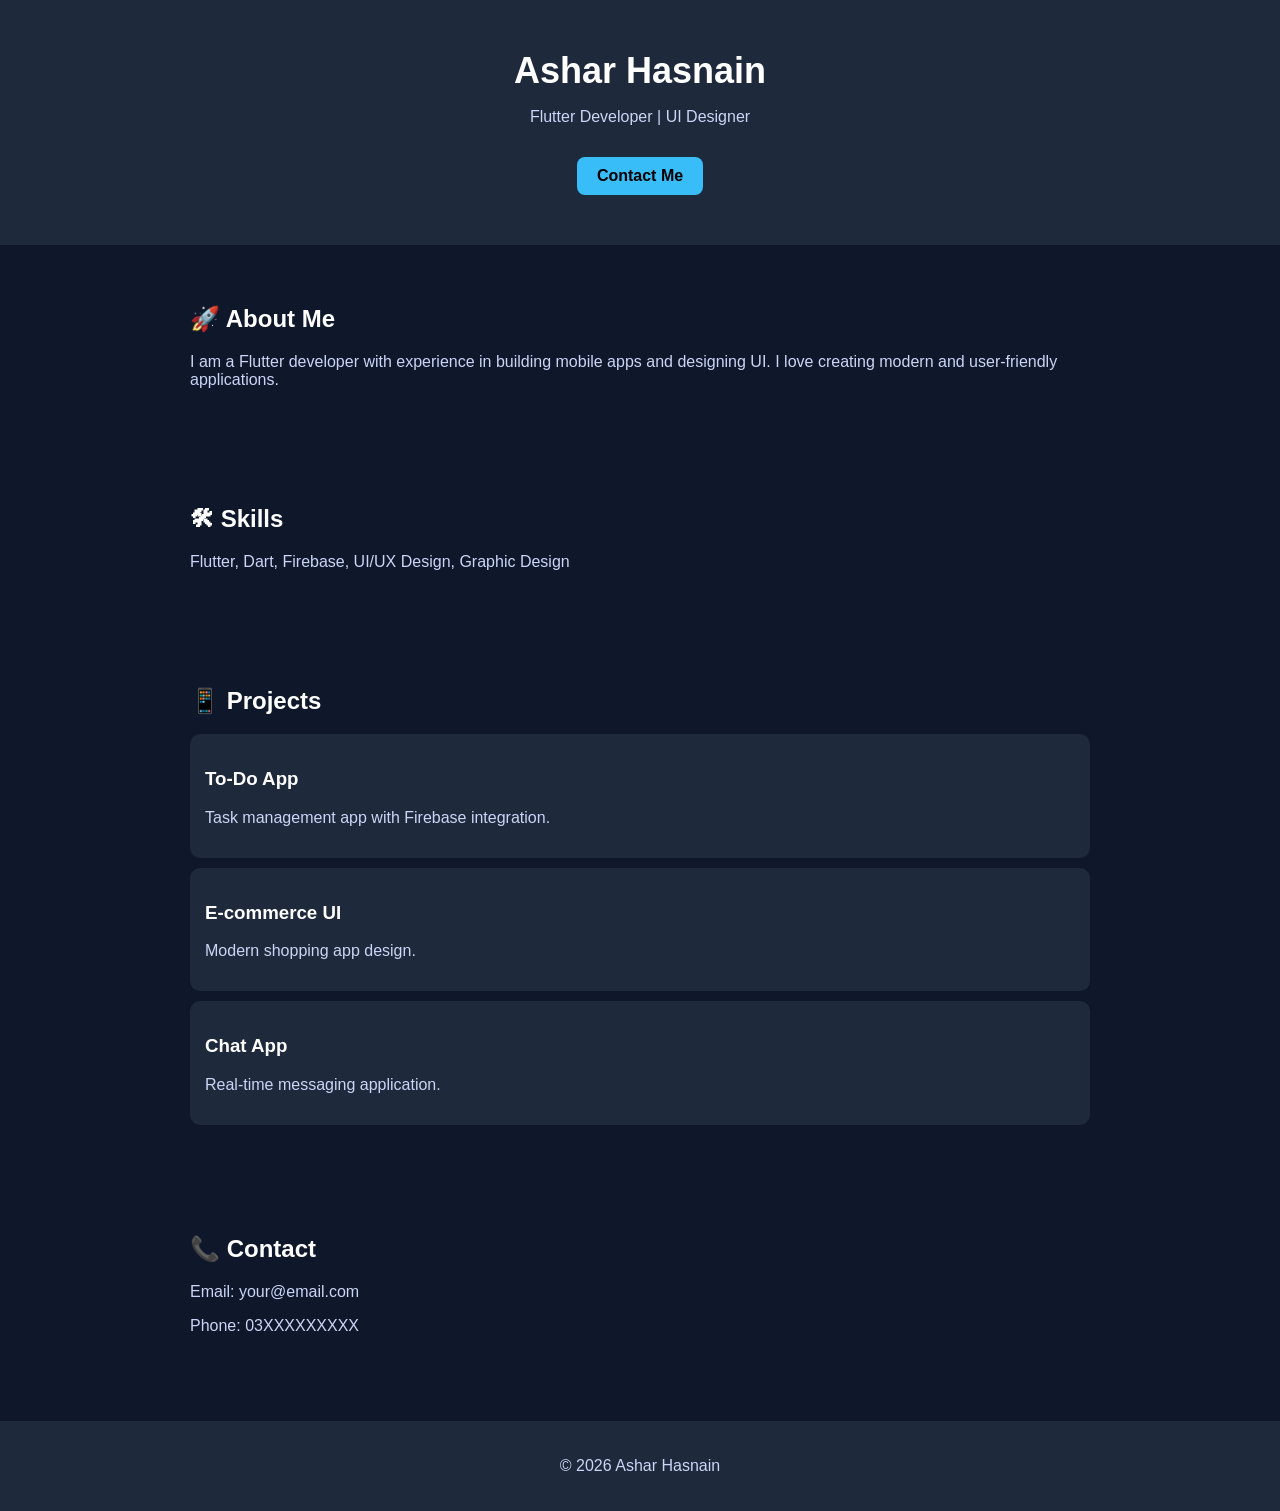
==== index.html @ b25a9f24 "Create index.html" ====
<!DOCTYPE html>
<html lang="en">
<head>
  <meta charset="UTF-8">
  <meta name="viewport" content="width=device-width, initial-scale=1.0">
  <title>Ashar | Flutter Developer</title>
  <style>
    body {
      margin: 0;
      font-family: Arial, sans-serif;
      background: #0f172a;
      color: white;
    }
    header {
      text-align: center;
      padding: 50px 20px;
      background: #1e293b;
    }
    h1 {
      margin: 0;
      font-size: 36px;
    }
    p {
      color: #cbd5f5;
    }
    .btn {
      display: inline-block;
      margin-top: 15px;
      padding: 10px 20px;
      background: #38bdf8;
      color: black;
      text-decoration: none;
      border-radius: 8px;
      font-weight: bold;
    }
    section {
      padding: 40px 20px;
      max-width: 900px;
      margin: auto;
    }
    .project {
      background: #1e293b;
      padding: 15px;
      margin: 10px 0;
      border-radius: 10px;
    }
    footer {
      text-align: center;
      padding: 20px;
      background: #1e293b;
      margin-top: 30px;
    }
  </style>
</head>

<body>

<header>
  <h1>Ashar Hasnain</h1>
  <p>Flutter Developer | UI Designer</p>
  <a href="mailto:your@email.com" class="btn">Contact Me</a>
</header>

<section>
  <h2>🚀 About Me</h2>
  <p>I am a Flutter developer with experience in building mobile apps and designing UI. I love creating modern and user-friendly applications.</p>
</section>

<section>
  <h2>🛠 Skills</h2>
  <p>Flutter, Dart, Firebase, UI/UX Design, Graphic Design</p>
</section>

<section>
  <h2>📱 Projects</h2>

  <div class="project">
    <h3>To-Do App</h3>
    <p>Task management app with Firebase integration.</p>
  </div>

  <div class="project">
    <h3>E-commerce UI</h3>
    <p>Modern shopping app design.</p>
  </div>

  <div class="project">
    <h3>Chat App</h3>
    <p>Real-time messaging application.</p>
  </div>

</section>

<section>
  <h2>📞 Contact</h2>
  <p>Email: your@email.com</p>
  <p>Phone: 03XXXXXXXXX</p>
</section>

<footer>
  <p>© 2026 Ashar Hasnain</p>
</footer>

</body>
</html>
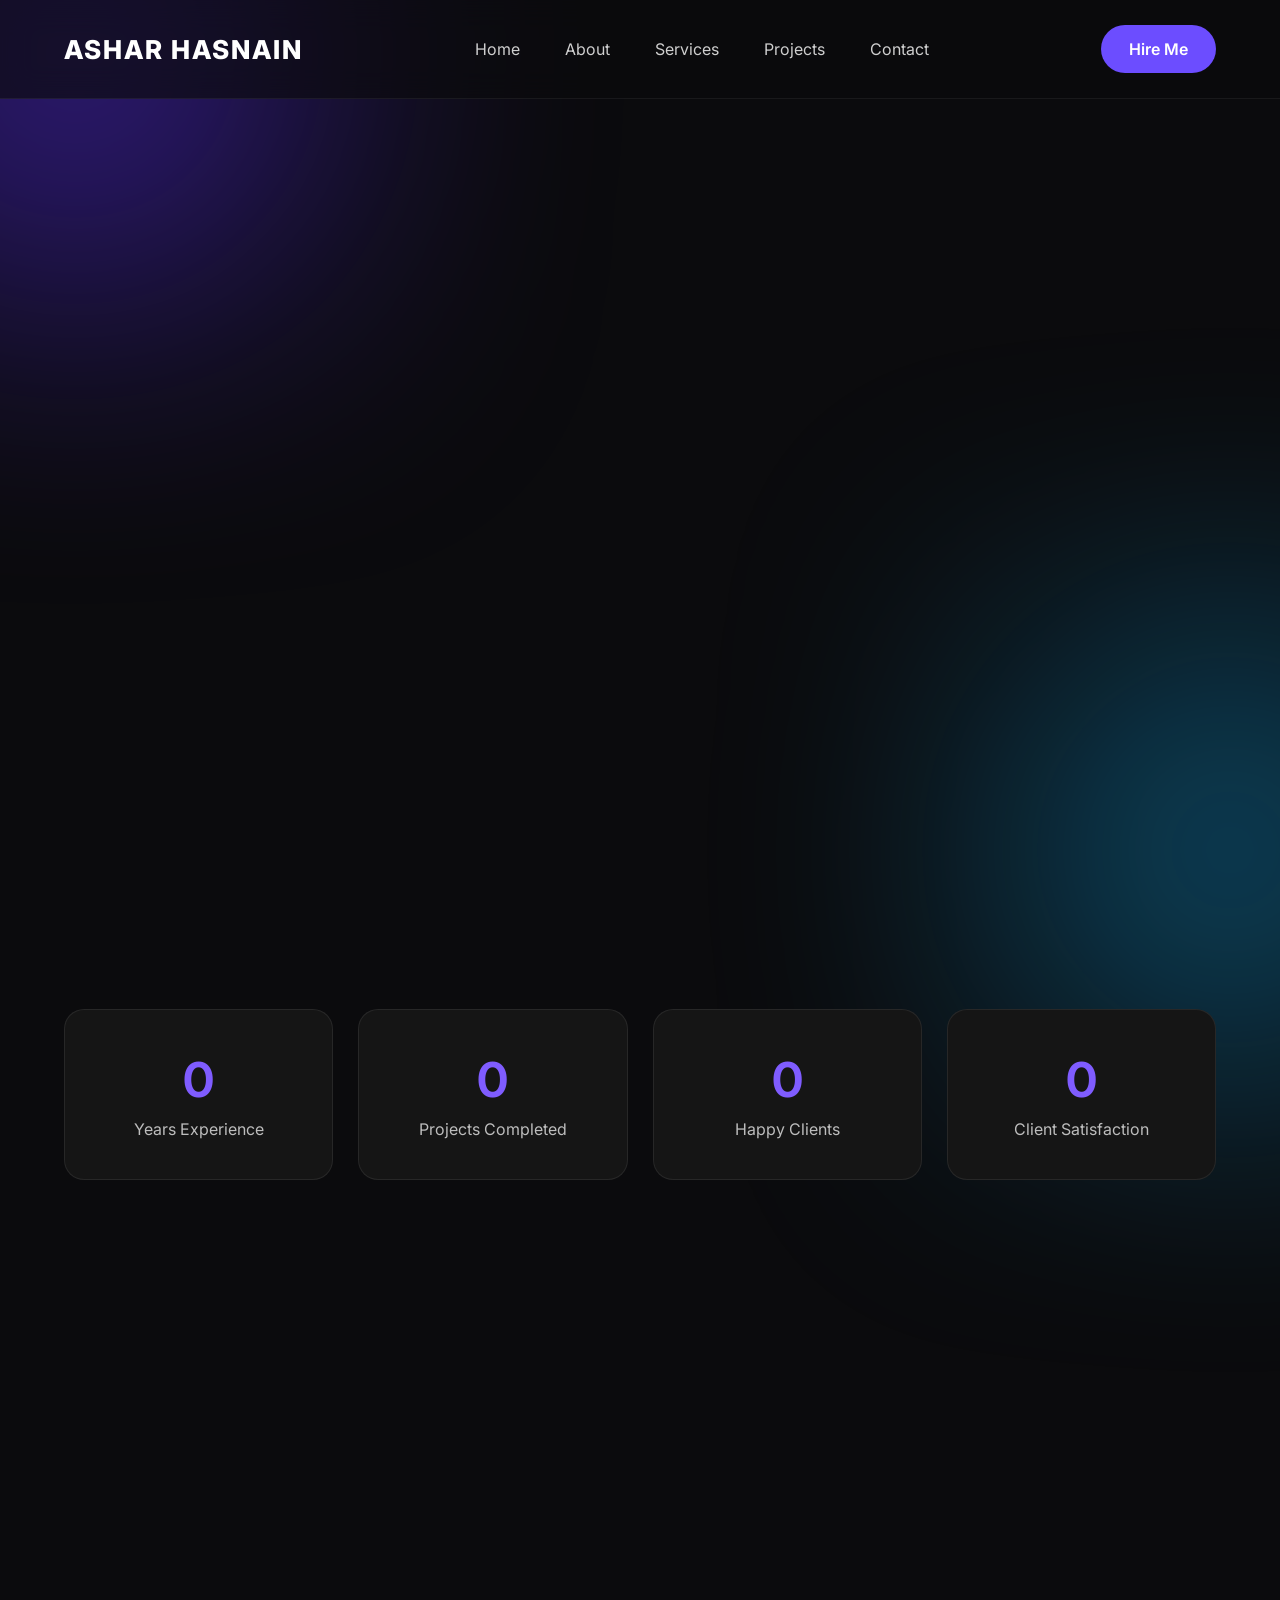
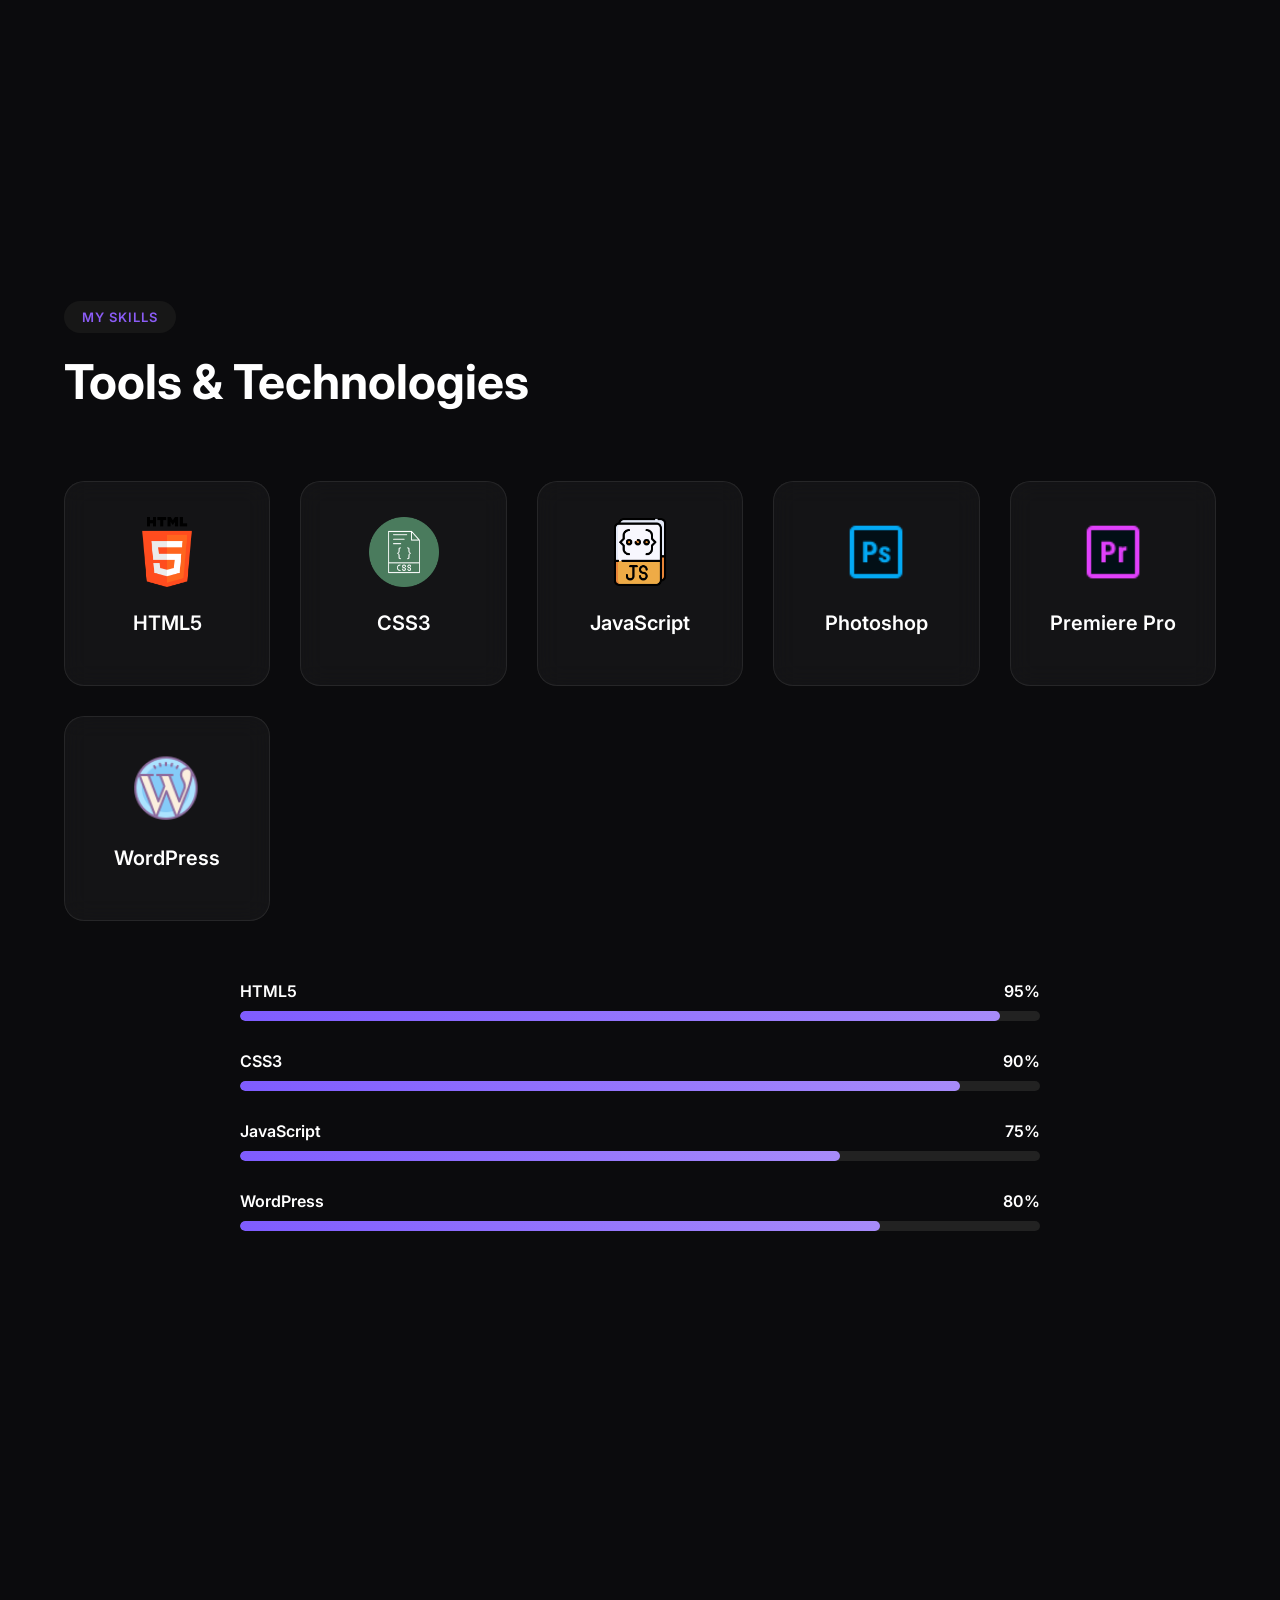
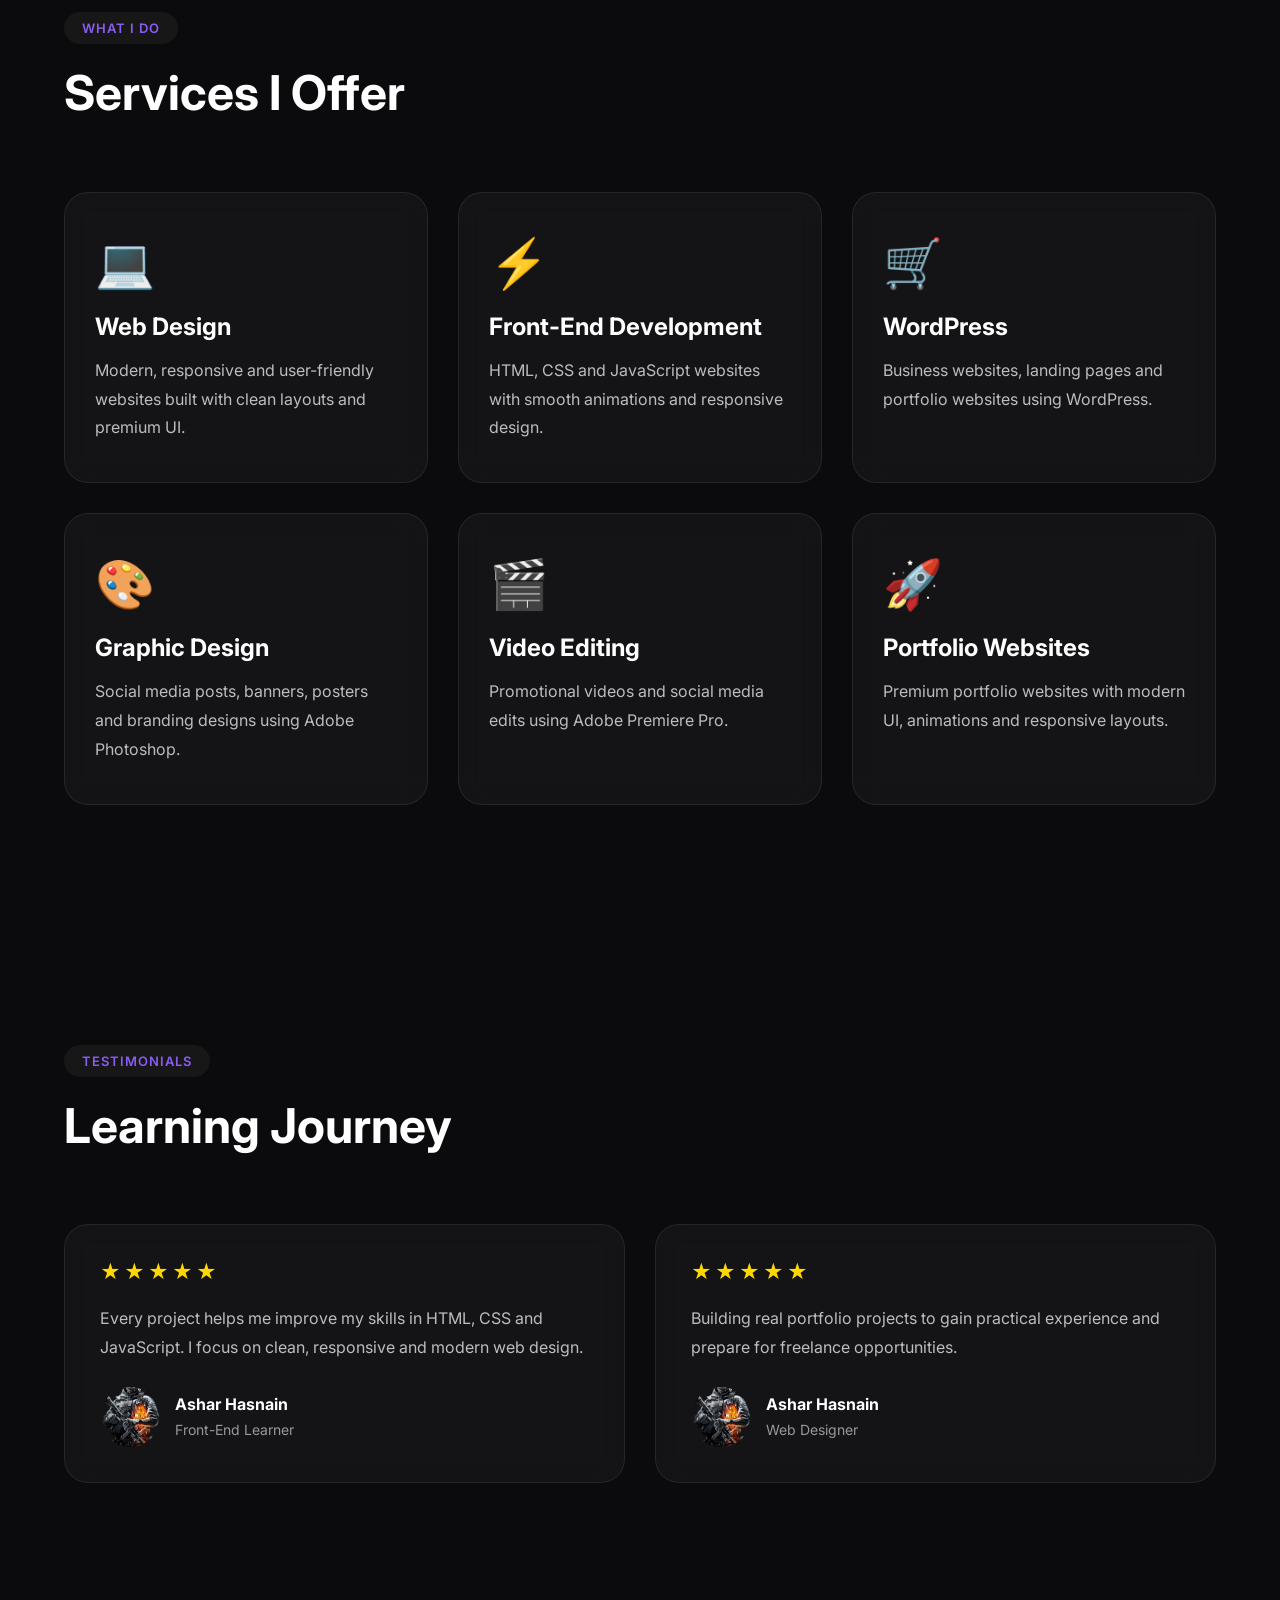
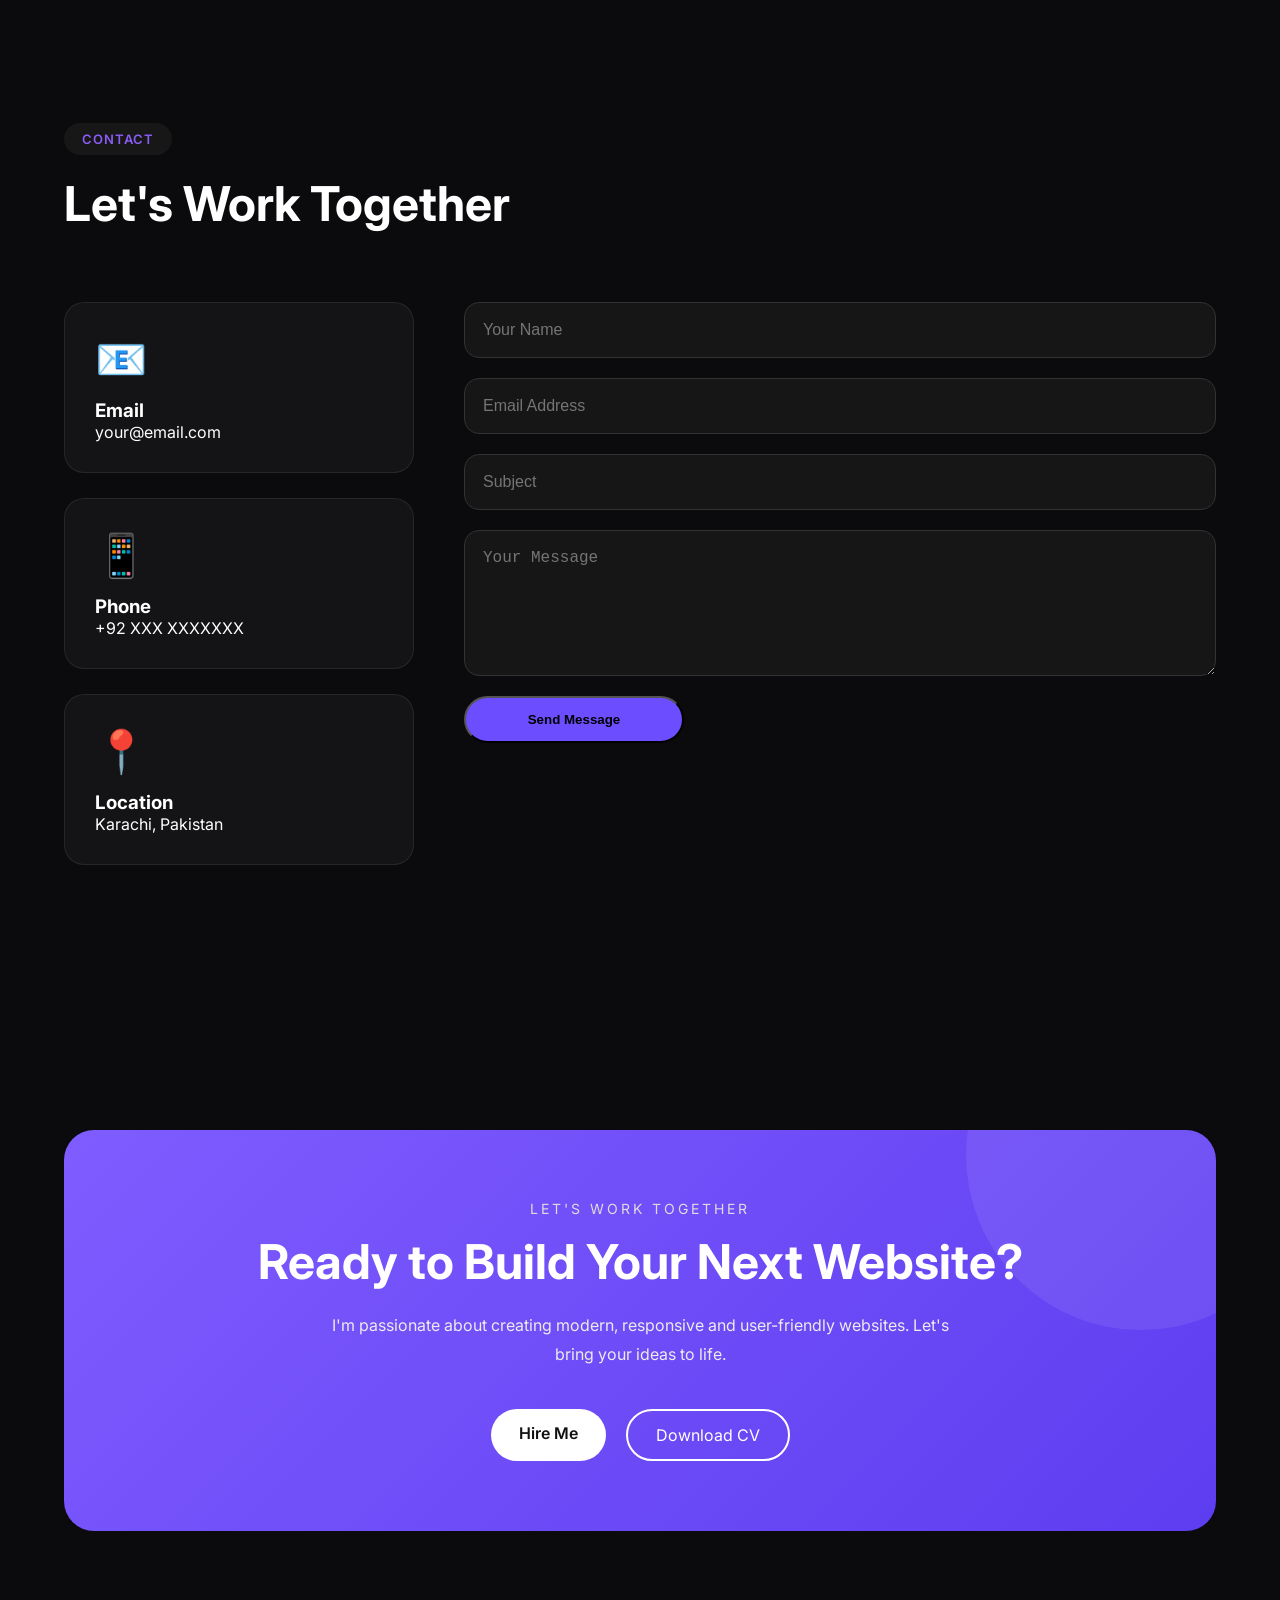
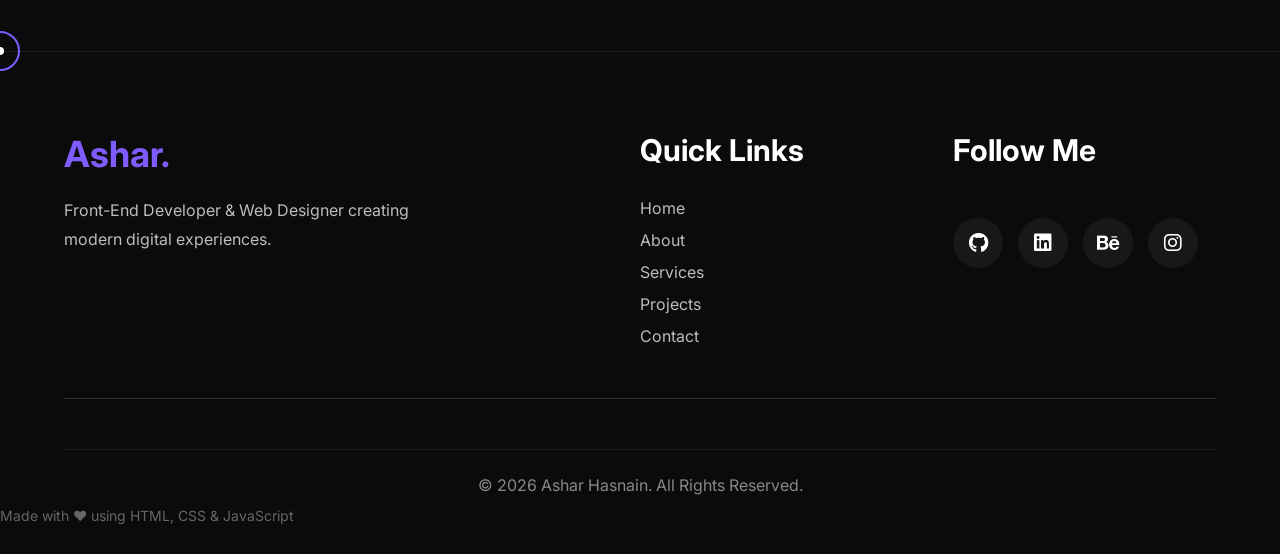
==== commit 242712ef: "Complete portfolio website" ====
--- a/index.html
+++ b/index.html
@@ -1,105 +1,1057 @@
 <!DOCTYPE html>
 <html lang="en">
+
 <head>
-  <meta charset="UTF-8">
-  <meta name="viewport" content="width=device-width, initial-scale=1.0">
-  <title>Ashar | Flutter Developer</title>
-  <style>
-    body {
-      margin: 0;
-      font-family: Arial, sans-serif;
-      background: #0f172a;
-      color: white;
-    }
-    header {
-      text-align: center;
-      padding: 50px 20px;
-      background: #1e293b;
-    }
-    h1 {
-      margin: 0;
-      font-size: 36px;
-    }
-    p {
-      color: #cbd5f5;
-    }
-    .btn {
-      display: inline-block;
-      margin-top: 15px;
-      padding: 10px 20px;
-      background: #38bdf8;
-      color: black;
-      text-decoration: none;
-      border-radius: 8px;
-      font-weight: bold;
-    }
-    section {
-      padding: 40px 20px;
-      max-width: 900px;
-      margin: auto;
-    }
-    .project {
-      background: #1e293b;
-      padding: 15px;
-      margin: 10px 0;
-      border-radius: 10px;
-    }
-    footer {
-      text-align: center;
-      padding: 20px;
-      background: #1e293b;
-      margin-top: 30px;
-    }
-  </style>
+
+    <meta charset="UTF-8">
+    <meta http-equiv="X-UA-Compatible" content="IE=edge">
+
+    <meta name="viewport"
+        content="width=device-width, initial-scale=1.0">
+
+        <meta name="description" content="Ashar Hasnain - Front-End Developer & Web Designer from Karachi, Pakistan. Creating modern responsive websites.">
+
+<meta name="keywords" content="Ashar Hasnain, Front-End Developer, Web Designer, HTML, CSS, JavaScript, Portfolio">
+
+<meta name="author" content="Ashar Hasnain">
+
+<meta name="robots" content="index, follow">
+
+<meta property="og:title" content="Ashar Hasnain Portfolio">
+
+<meta property="og:description" content="Modern Front-End Developer Portfolio">
+
+<meta property="og:image" content="images/preview.jpg">
+
+<meta property="og:type" content="website">
+
+    <title>Ashar Hasnain | Portfolio</title>
+
+    <!-- Google Font -->
+
+    <link rel="preconnect"
+        href="https://fonts.googleapis.com">
+
+    <link rel="preconnect"
+        href="https://fonts.gstatic.com"
+        crossorigin>
+
+    <link
+        href="https://fonts.googleapis.com/css2?family=Inter:wght@300;400;500;600;700;800&display=swap"
+        rel="stylesheet">
+
+    <link rel="stylesheet"
+        href="css/style.css">
+        <link rel="stylesheet"
+href="https://cdnjs.cloudflare.com/ajax/libs/font-awesome/6.6.0/css/all.min.css">
+
+<link rel="icon" type="image/png" href="images/favicon.png">
+
+
 </head>
 
 <body>
-
-<header>
-  <h1>Ashar Hasnain</h1>
-  <p>Flutter Developer | UI Designer</p>
-  <a href="mailto:your@email.com" class="btn">Contact Me</a>
-</header>
-
-<section>
-  <h2>🚀 About Me</h2>
-  <p>I am a Flutter developer with experience in building mobile apps and designing UI. I love creating modern and user-friendly applications.</p>
+    <div class="scroll-progress"></div>
+
+    <!-- ===========================
+     PAGE LOADER
+=========================== -->
+
+<div id="loader">
+    <div class="loader-content">
+        <h1 class="loader-logo">
+            ASHAR Hasnain
+        </h1>
+        <div class="loader-line">
+            <span></span>
+        </div>
+        <p>
+            Loading Portfolio...
+        </p>
+    </div>
+</div>
+
+    <!-- Background -->
+    <div class="bg-circle circle1"></div>
+    <div class="bg-circle circle2"></div>
+
+    <!-- Navbar -->
+    <header>
+        <div class="container">
+            <nav class="navbar">
+                <div class="logo">
+                    ASHAR HASNAIN
+                </div>
+                <ul class="nav-links">
+                    <li><a href="#home">Home</a></li>
+                    <li><a href="#about">About</a></li>
+                    <li><a href="#services">Services</a></li>
+                    <li><a href="#projects">Projects</a></li>
+                    <li><a href="#contact">Contact</a></li>
+                </ul>
+                <div class="menu-toggle">
+                    <span></span>
+                    <span></span>
+                    <span></span>
+                </div>
+                <a href="#" class="btn">
+                    Hire Me
+                </a>
+            </nav>
+        </div>
+    </header>
+    <!-- Hero -->
+    <section class="hero">
+        <div class="container hero-grid">
+            <div class="hero-content">
+                <span class="badge">
+                    Available for Freelance
+                </span>
+                <h1>
+                    Creating
+                    <span>
+                        Premium Digital
+                    </span>
+                    Experiences.
+                </h1>
+                <p>
+                    I'm Ashar Hasnain, a Web Designer &
+                    Front-End Developer focused on creating
+                    modern websites with clean UI, smooth
+                    interactions, and premium user experiences.
+                </p>
+                <div class="buttons">
+                    <a href="#" class="btn">
+                        View Projects
+                    </a>
+                    <a href="#" class="btn-outline">
+                        Contact Me
+                    </a>
+                </div>
+            </div>
+            <div class="hero-image">
+                <div class="image-card">
+                    <img src="images/profile.png"
+                        alt="Profile">
+                </div>
+            </div>
+        </div>
+    </section>
+
+    <!--==========================
+STATISTICS
+===========================-->
+
+<section class="stats">
+
+    <div class="container">
+
+        <div class="stats-grid">
+
+            <div class="stat-card">
+
+                <h2 class="counter" data-target="10">0</h2>
+
+                <p>Years Experience</p>
+
+            </div>
+
+            <div class="stat-card">
+
+                <h2 class="counter" data-target="25">0</h2>
+
+                <p>Projects Completed</p>
+
+            </div>
+
+            <div class="stat-card">
+
+                <h2 class="counter" data-target="15">0</h2>
+
+                <p>Happy Clients</p>
+
+            </div>
+
+            <div class="stat-card">
+
+                <h2 class="counter" data-target="100">0</h2>
+
+                <p>Client Satisfaction</p>
+
+            </div>
+
+        </div>
+
+    </div>
+
 </section>
-
-<section>
-  <h2>🛠 Skills</h2>
-  <p>Flutter, Dart, Firebase, UI/UX Design, Graphic Design</p>
+    <!-- ===========================
+     ABOUT SECTION
+=========================== -->
+
+<section class="about" id="about">
+    <div class="container">
+        <div class="section-title">
+            <span>ABOUT ME</span>
+            <h2>
+                Passionate About Building
+                Beautiful Digital Products.
+            </h2>
+        </div>
+        <div class="about-grid">
+            <!-- Left -->
+            <div class="about-image">
+                <div class="about-card">
+                    <img src="images/profile.png" alt="Ashar">
+                </div>
+            </div>
+            <!-- Right -->
+            <div class="about-content">
+                <p>
+                    Hi, I'm <strong>Ashar Hasnain</strong>.
+                    I design and build clean, modern and
+                    user-focused websites that combine
+                    beautiful visuals with excellent user
+                    experience.
+
+                </p>
+                <p>
+                    My goal is to create premium websites
+                    that are responsive, fast and memorable.
+                    I enjoy transforming ideas into elegant
+                    digital experiences.
+                </p>
+                <div class="about-info">
+                    <div class="info-card">
+                        <h3>10+</h3>
+                        <span>Years Experience</span>
+                    </div>
+                    <div class="info-card">
+                        <h3>50+</h3>
+                        <span>Projects</span>
+                    </div>
+                    <div class="info-card">
+                        <h3>100%</h3>
+                        <span>Client Focused</span>
+                    </div>
+                </div>
+            </div>
+        </div>
+    </div>
 </section>
-
-<section>
-  <h2>📱 Projects</h2>
-
-  <div class="project">
-    <h3>To-Do App</h3>
-    <p>Task management app with Firebase integration.</p>
-  </div>
-
-  <div class="project">
-    <h3>E-commerce UI</h3>
-    <p>Modern shopping app design.</p>
-  </div>
-
-  <div class="project">
-    <h3>Chat App</h3>
-    <p>Real-time messaging application.</p>
-  </div>
-
+<!-- ===========================
+     MY EXPERTISE
+=========================== -->
+<section class="expertise" id="skills">
+    <div class="container">
+        <div class="section-title">
+            <span>MY EXPERTISE</span>
+            <h2>
+                Skills & Services
+            </h2>
+        </div>
+        <div class="expertise-grid">
+            <div class="skill-card">
+                <div class="icon">🌐</div>
+                <h3>Web Design</h3>
+                <p>
+                    Modern, responsive and user-friendly website layouts with clean UI.
+                </p>
+            </div>
+            <div class="skill-card">
+                <div class="icon">💻</div>
+                <h3>Frontend Development</h3>
+                <p>
+                    HTML, CSS and JavaScript based websites with responsive design.
+                </p>
+            </div>
+            <div class="skill-card">
+                <div class="icon">🟦</div>
+                <h3>WordPress</h3>
+                <p>
+                    Business websites, landing pages and portfolio websites.
+                </p>
+            </div>
+            <div class="skill-card">
+                <div class="icon">🎨</div>
+                <h3>Photoshop</h3>
+                <p>
+                    Social media posts, thumbnails, banners and creative graphics.
+                </p>
+            </div>
+            <div class="skill-card">
+                <div class="icon">🎬</div>
+                <h3>Premiere Pro</h3>
+                <p>
+                    Professional video editing for YouTube and social media content.
+                </p>
+            </div>
+            <div class="skill-card">
+                <div class="icon">✨</div>
+                <h3>After Effects</h3>
+                <p>
+                    Motion graphics, logo animation and visual effects.
+                </p>
+            </div>
+        </div>
+    </div>
 </section>
 
-<section>
-  <h2>📞 Contact</h2>
-  <p>Email: your@email.com</p>
-  <p>Phone: 03XXXXXXXXX</p>
+<!-- ===========================
+     FEATURED PROJECTS
+=========================== -->
+
+<section class="projects" id="projects">
+    <div class="container">
+        <div class="section-title">
+            <span>FEATURED PROJECTS</span>
+            <h2>Selected Work</h2>
+        </div>
+        
+        <div class="project-filter">
+
+    <button class="filter-btn active" data-filter="all">All</button>
+
+    <button class="filter-btn" data-filter="web">
+        Web Design
+    </button>
+
+    <button class="filter-btn" data-filter="ui">
+        UI Design
+    </button>
+
+    <button class="filter-btn" data-filter="wordpress">
+        WordPress
+    </button>
+
+    <button class="filter-btn" data-filter="javascript">
+        JavaScript
+    </button>
+
+</div>
+        <div class="projects-grid">
+            <!-- Project 1 -->
+            <div class="project-card" data-category="web">
+                <div class="project-image">
+                    <img src="images/profile1.png" alt="Restaurant Website">
+                </div>
+                <div class="project-content">
+                    <span class="project-category">
+                        Web Design
+                    </span>
+                    <h3>Restaurant Landing Page</h3>
+                    <p>
+                        Modern responsive landing page with premium UI
+                        and smooth user experience.
+                    </p>
+                    <a href="#" class="project-btn">
+                        View Project →
+                    </a>
+                </div>
+            </div>
+            <!-- Project 2 -->
+            <div class="project-card" data-category="web">
+                <div class="project-image">
+                    <img src="images/profile2.png" alt="Portfolio">
+                </div>
+                <div class="project-content">
+                    <span class="project-category">
+                        UI Design
+                    </span>
+                    <h3>Creative Portfolio</h3>
+                    <p>
+                        Personal portfolio designed with clean layout
+                        and modern visual hierarchy.
+                    </p>
+                    <a href="#" class="project-btn">
+                        View Project →
+                    </a>
+                </div>
+            </div>
+            <!-- Project 3 -->
+            <div class="project-card" data-category="web">
+                <div class="project-image">
+                    <img src="images/profile3.png" alt="Dashboard">
+                </div>
+                <div class="project-content">
+                    <span class="project-category">
+                        Front-End
+                    </span>
+                    <h3>Admin Dashboard</h3>
+                    <p>
+                        Responsive dashboard interface built with HTML,
+                        CSS and JavaScript.
+                    </p>
+                    <a href="#" class="project-btn">
+                        View Project →
+                    </a>
+                </div>
+            </div>
+
+            <div class="project-card" data-category="web">
+
+    <div class="project-image">
+        <img src="images/profile1.png" alt="Project">
+    </div>
+
+    <div class="project-content">
+
+        <h3>Modern Portfolio Website</h3>
+
+        <p>
+            Responsive portfolio website built with
+            HTML, CSS and JavaScript featuring
+            premium animations.
+        </p>
+
+        <div class="project-buttons">
+
+            <a href="#" class="btn">Live Demo</a>
+
+            <a href="#" class="btn-outline">GitHub</a>
+
+        </div>
+
+    </div>
+
+</div>
+
+        </div>
+    </div>
 </section>
-
-<footer>
-  <p>© 2026 Ashar Hasnain</p>
+    <!-- ==========================
+     SKILLS
+========================== -->
+
+<section class="skills" id="skills">
+
+    <div class="container">
+
+        <div class="section-title">
+            <span>MY SKILLS</span>
+            <h2>Tools & Technologies</h2>
+        </div>
+
+        <div class="skills-grid">
+
+            <div class="skill-card">
+                <img src="images/Icon/html.png" alt="HTML">
+                <h3>HTML5</h3>
+            </div>
+
+            <div class="skill-card">
+                <img src="images/Icon/css.png" alt="CSS">
+                <h3>CSS3</h3>
+            </div>
+
+            <div class="skill-card">
+                <img src="images/Icon/javascript.png" alt="JavaScript">
+                <h3>JavaScript</h3>
+            </div>
+
+            <div class="skill-card">
+                <img src="images/Icon/photoshop.png" alt="Photoshop">
+                <h3>Photoshop</h3>
+            </div>
+
+            <div class="skill-card">
+                <img src="images/Icon/premiere.png" alt="Premiere Pro">
+                <h3>Premiere Pro</h3>
+            </div>
+
+            <div class="skill-card">
+                <img src="images/Icon/wordpress.png" alt="WordPress">
+                <h3>WordPress</h3>
+            </div>
+
+        </div>
+
+    </div>
+
+<div class="skills-progress">
+
+    <div class="progress-item">
+
+        <div class="progress-info">
+            <span>HTML5</span>
+            <span>95%</span>
+        </div>
+
+        <div class="progress-bar">
+            <div class="progress-fill html"></div>
+        </div>
+
+    </div>
+
+    <div class="progress-item">
+
+        <div class="progress-info">
+            <span>CSS3</span>
+            <span>90%</span>
+        </div>
+
+        <div class="progress-bar">
+            <div class="progress-fill css"></div>
+        </div>
+
+    </div>
+
+    <div class="progress-item">
+
+        <div class="progress-info">
+            <span>JavaScript</span>
+            <span>75%</span>
+        </div>
+
+        <div class="progress-bar">
+            <div class="progress-fill js"></div>
+        </div>
+
+    </div>
+
+    <div class="progress-item">
+
+        <div class="progress-info">
+            <span>WordPress</span>
+            <span>80%</span>
+        </div>
+
+        <div class="progress-bar">
+            <div class="progress-fill wordpress"></div>
+        </div>
+
+    </div>
+
+</div>
+</section>
+
+<!-- ==========================
+     EXPERIENCE
+========================== -->
+
+<section class="experience" id="experience">
+
+    <div class="container">
+
+        <div class="section-title">
+            <span>MY JOURNEY</span>
+            <h2>Professional Experience</h2>
+        </div>
+
+        <div class="timeline">
+
+            <div class="timeline-item">
+
+                <div class="timeline-dot"></div>
+
+                <div class="timeline-content">
+
+                    <span class="timeline-year">2014 - Present</span>
+
+                    <h3>Accounts & Office Administration</h3>
+
+                    <p>
+                        10+ years of experience in Accounts, Payroll,
+                        Inventory Management and Office Administration.
+                    </p>
+
+                </div>
+
+            </div>
+
+            <div class="timeline-item">
+
+                <div class="timeline-dot"></div>
+
+                <div class="timeline-content">
+
+                    <span class="timeline-year">2025 - Present</span>
+
+                    <h3>Front-End Development</h3>
+
+                    <p>
+                        Learning HTML, CSS and JavaScript while building
+                        responsive and modern portfolio websites.
+                    </p>
+
+                </div>
+
+            </div>
+
+            <div class="timeline-item">
+
+                <div class="timeline-dot"></div>
+
+                <div class="timeline-content">
+
+                    <span class="timeline-year">2025 - Present</span>
+
+                    <h3>Creative Design</h3>
+
+                    <p>
+                        Practicing Photoshop, Premiere Pro and WordPress
+                        to create modern digital experiences.
+                    </p>
+
+                </div>
+
+            </div>
+
+        </div>
+
+    </div>
+
+</section>
+
+<!-- ===========================
+     Education
+=========================== -->
+
+<section class="experience" id="education">
+    <div class="container">
+        <div class="section-title">
+            <span>MY JOURNEY</span>
+            <h2>Education</h2>
+        </div>
+        <div class="timeline">
+            <!-- Item -->
+            <div class="timeline-item">
+                <div class="timeline-dot"></div>
+                <div class="timeline-content">
+                    <span class="year">Education</span>
+                    <h3>Intermediate (Commerce)</h3>
+                    <h4>Commerce Background</h4>
+                    <p>
+                        Continued learning through self-study, online
+                        courses, and practical projects in web design.
+                    </p>
+                </div>
+            </div>
+        </div>
+    </div>
+</section>
+
+<!-- ==========================
+     SERVICES
+========================== -->
+
+<section class="services" id="services">
+
+    <div class="container">
+
+        <div class="section-title">
+            <span>WHAT I DO</span>
+            <h2>Services I Offer</h2>
+        </div>
+
+        <div class="services-grid">
+
+            <div class="service-card">
+                <div class="service-icon">💻</div>
+                <h3>Web Design</h3>
+                <p>
+                    Modern, responsive and user-friendly websites built with
+                    clean layouts and premium UI.
+                </p>
+            </div>
+
+            <div class="service-card">
+                <div class="service-icon">⚡</div>
+                <h3>Front-End Development</h3>
+                <p>
+                    HTML, CSS and JavaScript websites with smooth animations
+                    and responsive design.
+                </p>
+            </div>
+
+            <div class="service-card">
+                <div class="service-icon">🛒</div>
+                <h3>WordPress</h3>
+                <p>
+                    Business websites, landing pages and portfolio websites
+                    using WordPress.
+                </p>
+            </div>
+
+            <div class="service-card">
+                <div class="service-icon">🎨</div>
+                <h3>Graphic Design</h3>
+                <p>
+                    Social media posts, banners, posters and branding designs
+                    using Adobe Photoshop.
+                </p>
+            </div>
+
+            <div class="service-card">
+                <div class="service-icon">🎬</div>
+                <h3>Video Editing</h3>
+                <p>
+                    Promotional videos and social media edits using
+                    Adobe Premiere Pro.
+                </p>
+            </div>
+
+            <div class="service-card">
+                <div class="service-icon">🚀</div>
+                <h3>Portfolio Websites</h3>
+                <p>
+                    Premium portfolio websites with modern UI,
+                    animations and responsive layouts.
+                </p>
+            </div>
+
+        </div>
+
+    </div>
+
+</section>
+<!-- ==========================
+     TESTIMONIALS
+========================== -->
+
+<section class="testimonials" id="testimonials">
+
+    <div class="container">
+
+        <div class="section-title">
+            <span>TESTIMONIALS</span>
+            <h2>Learning Journey</h2>
+        </div>
+
+        <div class="testimonial-grid">
+
+            <div class="testimonial-card">
+
+                <div class="stars">★★★★★</div>
+
+                <p>
+                    Every project helps me improve my skills in
+                    HTML, CSS and JavaScript. I focus on clean,
+                    responsive and modern web design.
+                </p>
+
+                <div class="testimonial-author">
+
+                    <img src="images/profile.png" alt="Ashar">
+
+                    <div>
+
+                        <h4>Ashar Hasnain</h4>
+
+                        <span>Front-End Learner</span>
+
+                    </div>
+
+                </div>
+
+            </div>
+
+            <div class="testimonial-card">
+
+                <div class="stars">★★★★★</div>
+
+                <p>
+                    Building real portfolio projects to gain
+                    practical experience and prepare for
+                    freelance opportunities.
+                </p>
+
+                <div class="testimonial-author">
+
+                    <img src="images/profile.png" alt="Ashar">
+
+                    <div>
+
+                        <h4>Ashar Hasnain</h4>
+
+                        <span>Web Designer</span>
+
+                    </div>
+
+                </div>
+
+            </div>
+
+        </div>
+
+    </div>
+
+</section>
+
+<!-- ===========================
+     CONTACT CTA
+=========================== -->
+<!-- ==========================
+     CONTACT
+========================== -->
+
+<section class="contact" id="contact">
+
+    <div class="container">
+
+        <div class="section-title">
+
+            <span>CONTACT</span>
+
+            <h2>Let's Work Together</h2>
+
+        </div>
+
+        <div class="contact-wrapper">
+
+            <!-- Left -->
+
+            <div class="contact-info">
+
+                <div class="contact-card">
+
+                    <div class="icon">📧</div>
+
+                    <h3>Email</h3>
+
+                    <p>your@email.com</p>
+
+                </div>
+
+                <div class="contact-card">
+
+                    <div class="icon">📱</div>
+
+                    <h3>Phone</h3>
+
+                    <p>+92 XXX XXXXXXX</p>
+
+                </div>
+
+                <div class="contact-card">
+
+                    <div class="icon">📍</div>
+
+                    <h3>Location</h3>
+
+                    <p>Karachi, Pakistan</p>
+
+                </div>
+
+            </div>
+
+            <!-- Right -->
+
+            <form class="contact-form">
+
+                <input
+                    type="text"
+                    placeholder="Your Name"
+                    required
+                >
+
+                <input
+                    type="email"
+                    placeholder="Email Address"
+                    required
+                >
+
+                <input
+                    type="text"
+                    placeholder="Subject"
+                >
+
+                <textarea
+                    rows="6"
+                    placeholder="Your Message"
+                ></textarea>
+
+                <button class="btn">
+
+                    Send Message
+
+                </button>
+
+            </form>
+
+        </div>
+
+    </div>
+
+</section>
+<!-- ==========================
+     CALL TO ACTION
+========================== -->
+
+<section class="cta">
+
+    <div class="container">
+
+        <div class="cta-box">
+
+            <span>LET'S WORK TOGETHER</span>
+
+            <h2>
+                Ready to Build Your Next Website?
+            </h2>
+
+            <p>
+                I'm passionate about creating modern,
+                responsive and user-friendly websites.
+                Let's bring your ideas to life.
+            </p>
+
+            <div class="cta-buttons">
+
+                <a href="#contact" class="btn">
+                    Hire Me
+                </a>
+
+                <a href="cv.pdf"
+                   class="btn-outline"
+                   download>
+                    Download CV
+                </a>
+
+            </div>
+
+        </div>
+
+    </div>
+
+</section>
+
+<!--==========================
+    CUSTOM CURSOR
+===========================-->
+
+<div class="cursor"></div>
+<div class="cursor-dot"></div>
+
+<button id="scrollTop">
+
+↑
+
+</button>
+
+<!-- ===========================
+     PROJECT MODAL
+=========================== -->
+
+<div class="project-modal">
+
+    <div class="modal-content">
+
+        <span class="close-modal">&times;</span>
+
+        <img src="" id="modal-image" alt="Project">
+
+        <h2 id="modal-title"></h2>
+
+        <p id="modal-description"></p>
+
+        <div class="modal-buttons">
+
+            <a href="#" id="liveDemo" class="btn" target="_blank">
+                Live Demo
+            </a>
+
+            <a href="#" id="githubLink" class="btn-outline" target="_blank">
+                GitHub
+            </a>
+
+        </div>
+
+    </div>
+
+</div>
+
+
+
+<!-- ==========================
+     FOOTER
+========================== -->
+
+<footer class="footer">
+
+    <div class="container">
+
+        <div class="footer-content">
+
+            <div class="footer-logo">
+
+                <h2>Ashar.</h2>
+
+                <p>
+                    Front-End Developer & Web Designer
+                    creating modern digital experiences.
+                </p>
+
+            </div>
+
+            <div class="footer-links">
+
+                <h3>Quick Links</h3>
+
+                <ul>
+
+                    <li><a href="#home">Home</a></li>
+
+                    <li><a href="#about">About</a></li>
+
+                    <li><a href="#services">Services</a></li>
+
+                    <li><a href="#projects">Projects</a></li>
+
+                    <li><a href="#contact">Contact</a></li>
+
+                </ul>
+
+            </div>
+
+            <div class="footer-social">
+
+                <h3>Follow Me</h3>
+
+                <div class="social-icons">
+
+                    <a href="#"><i class="fab fa-github"></i></a>
+
+                    <a href="#"><i class="fab fa-linkedin"></i></a>
+
+                    <a href="#"><i class="fab fa-behance"></i></a>
+
+                    <a href="#"><i class="fab fa-instagram"></i></a>
+
+                </div>
+
+            </div>
+
+        </div>
+
+        <div class="footer-bottom">
+
+            © 2026 Ashar Hasnain. All Rights Reserved.
+
+        </div>
+
+    </div>
+<p class="made-with">
+Made with ❤️ using HTML, CSS & JavaScript
+</p>
 </footer>
 
+
+
+<!-- GSAP -->
+
+<script src="https://cdn.jsdelivr.net/npm/gsap@3.13.0/dist/gsap.min.js"></script>
+
+<script src="https://cdn.jsdelivr.net/npm/gsap@3.13.0/dist/ScrollTrigger.min.js"></script>
+
+<!-- Lenis -->
+
+<script src="https://cdn.jsdelivr.net/npm/@studio-freight/lenis@1.0.42/bundled/lenis.min.js"></script>
+
+
+<script src="js/script.js"></script>
+
+
 </body>
-</html>
+
+</html>
--- a/css/style.css
+++ b/css/style.css
@@ -0,0 +1,2733 @@
+*{
+margin:0;
+padding:0;
+box-sizing:border-box;
+}
+
+body{
+
+font-family:'Inter',sans-serif;
+background:#0b0b0d;
+color:#fff;
+overflow-x:hidden;
+
+}
+
+a{
+
+text-decoration:none;
+color:white;
+
+}
+
+.container{
+
+width:90%;
+max-width:1200px;
+margin:auto;
+
+}
+
+/* Background */
+
+.bg-circle{
+
+position:fixed;
+border-radius:50%;
+filter:blur(150px);
+z-index:-1;
+
+}
+
+.circle1{
+
+width:350px;
+height:350px;
+background:#5b2cff;
+top:-120px;
+left:-100px;
+
+}
+
+.circle2{
+
+width:300px;
+height:300px;
+background:#0ea5e9;
+bottom:-100px;
+right:-100px;
+
+}
+
+/* Navbar */
+
+header{
+
+padding:25px 0;
+
+}
+
+nav{
+
+display:flex;
+justify-content:space-between;
+align-items:center;
+
+}
+
+.logo{
+
+font-size:26px;
+font-weight:800;
+letter-spacing:2px;
+
+}
+
+nav ul{
+
+display:flex;
+list-style:none;
+gap:45px;
+
+}
+
+nav ul li a{
+
+color:#cfcfcf;
+transition:.4s;
+
+}
+
+nav ul li a:hover{
+
+color:white;
+
+}
+
+.btn{
+
+padding:14px 28px;
+background:#6c4dff;
+border-radius:40px;
+font-weight:600;
+transition:.4s;
+
+}
+
+.btn:hover{
+
+background:#846cff;
+
+}
+
+/* Hero */
+
+.hero{
+
+min-height:90vh;
+display:flex;
+align-items:center;
+
+}
+
+.hero-grid{
+
+display:grid;
+grid-template-columns:1fr 1fr;
+align-items:center;
+gap:60px;
+
+}
+
+.badge{
+
+display:inline-block;
+padding:10px 20px;
+background:#161616;
+border-radius:30px;
+margin-bottom:25px;
+font-size:14px;
+
+}
+
+.hero h1{
+
+font-size:70px;
+line-height:1.1;
+margin-bottom:25px;
+
+}
+
+.hero h1 span{
+
+color:#7f5cff;
+
+}
+
+.hero p{
+
+font-size:18px;
+line-height:1.9;
+color:#bfbfbf;
+margin-bottom:40px;
+
+}
+
+.buttons{
+
+display:flex;
+gap:20px;
+
+}
+
+.btn-outline{
+
+padding:14px 28px;
+border:1px solid #444;
+border-radius:40px;
+transition:.4s;
+
+}
+
+.btn-outline:hover{
+
+background:#fff;
+color:#000;
+
+}
+
+/* Image */
+
+.image-card{
+
+width:430px;
+height:520px;
+background:#161616;
+border-radius:35px;
+overflow:hidden;
+margin:auto;
+border:1px solid #2b2b2b;
+
+}
+
+.image-card img{
+
+width:100%;
+height:100%;
+object-fit:cover;
+
+}
+
+/* Responsive */
+
+@media(max-width:991px){
+
+.hero-grid{
+
+grid-template-columns:1fr;
+
+}
+
+.hero{
+
+padding:120px 0;
+
+}
+
+.hero h1{
+
+font-size:50px;
+
+}
+
+.image-card{
+
+width:100%;
+height:450px;
+
+}
+
+nav ul{
+
+display:none;
+
+}
+
+}
+/*==============================
+ABOUT
+==============================*/
+
+.about{
+
+padding:120px 0;
+
+}
+
+.section-title{
+
+max-width:700px;
+margin-bottom:70px;
+
+}
+
+.section-title span{
+
+display:inline-block;
+padding:8px 18px;
+border-radius:30px;
+background:#171717;
+color:#8b5cf6;
+font-size:13px;
+font-weight:600;
+letter-spacing:1px;
+margin-bottom:20px;
+
+}
+
+.section-title h2{
+
+font-size:48px;
+line-height:1.2;
+
+}
+
+.about-grid{
+
+display:grid;
+grid-template-columns:420px 1fr;
+gap:80px;
+align-items:center;
+
+}
+
+.about-card{
+
+background:#181818;
+border:1px solid #2c2c2c;
+border-radius:30px;
+overflow:hidden;
+
+}
+
+.about-card img{
+
+width:100%;
+display:block;
+
+}
+
+.about-content p{
+
+font-size:18px;
+line-height:2;
+color:#c6c6c6;
+margin-bottom:25px;
+
+}
+
+.about-info{
+
+display:grid;
+grid-template-columns:repeat(3,1fr);
+gap:20px;
+margin-top:40px;
+
+}
+
+.info-card{
+
+background:#181818;
+border:1px solid #2f2f2f;
+padding:35px;
+border-radius:20px;
+transition:.4s;
+
+}
+
+.info-card:hover{
+
+transform:translateY(-10px);
+
+}
+
+.info-card h3{
+
+font-size:42px;
+margin-bottom:10px;
+color:#8b5cf6;
+
+}
+
+.info-card span{
+
+color:#a8a8a8;
+
+}
+
+@media(max-width:991px){
+
+.about-grid{
+
+grid-template-columns:1fr;
+
+}
+
+.about-info{
+
+grid-template-columns:1fr;
+
+}
+
+.section-title h2{
+
+font-size:36px;
+
+}
+
+}
+/*==============================
+EXPERTISE
+==============================*/
+
+.expertise{
+
+padding:120px 0;
+
+}
+
+.expertise-grid{
+
+display:grid;
+grid-template-columns:repeat(3,1fr);
+gap:30px;
+
+}
+
+.skill-card{
+
+background:#181818;
+border:1px solid #2d2d2d;
+padding:40px 30px;
+border-radius:25px;
+transition:.4s;
+
+}
+
+.skill-card:hover{
+
+transform:translateY(-12px);
+border-color:#7f5cff;
+box-shadow:0 15px 40px rgba(127,92,255,.25);
+
+}
+
+.icon{
+
+font-size:42px;
+margin-bottom:25px;
+
+}
+
+.skill-card h3{
+
+font-size:24px;
+margin-bottom:15px;
+
+}
+
+.skill-card p{
+
+color:#bfbfbf;
+line-height:1.8;
+font-size:16px;
+
+}
+
+/* Responsive */
+
+@media(max-width:991px){
+
+.expertise-grid{
+
+grid-template-columns:1fr;
+
+}
+
+}
+/*==============================
+FEATURED PROJECTS
+==============================*/
+
+.projects{
+
+padding:120px 0;
+
+}
+
+.projects-grid{
+
+display:grid;
+grid-template-columns:repeat(3,1fr);
+gap:30px;
+
+}
+
+.project-card{
+
+background:#181818;
+border:1px solid #2b2b2b;
+border-radius:24px;
+overflow:hidden;
+transition:.4s;
+
+}
+
+.project-card:hover{
+
+transform:translateY(-10px);
+
+box-shadow:0 20px 45px rgba(0,0,0,.35);
+
+}
+
+.project-image{
+
+height:240px;
+overflow:hidden;
+
+}
+
+.project-image img{
+
+width:100%;
+height:100%;
+object-fit:cover;
+transition:.5s;
+
+}
+
+.project-card:hover img{
+
+transform:scale(1.08);
+
+}
+
+.project-content{
+
+padding:28px;
+
+}
+
+.project-category{
+
+display:inline-block;
+
+padding:8px 16px;
+
+background:#272727;
+
+border-radius:30px;
+
+font-size:13px;
+
+margin-bottom:18px;
+
+color:#9f9f9f;
+
+}
+
+.project-content h3{
+
+font-size:26px;
+
+margin-bottom:15px;
+
+}
+
+.project-content p{
+
+color:#bdbdbd;
+
+line-height:1.8;
+
+margin-bottom:25px;
+
+}
+
+.project-btn{
+
+font-weight:600;
+
+transition:.3s;
+
+}
+
+.project-btn:hover{
+
+color:#8b5cf6;
+
+}
+
+@media(max-width:991px){
+
+.projects-grid{
+
+grid-template-columns:1fr;
+
+}
+
+}
+/*==============================
+EXPERIENCE
+==============================*/
+
+.experience{
+
+padding:120px 0;
+
+}
+
+.timeline{
+
+position:relative;
+
+margin-top:60px;
+
+padding-left:40px;
+
+border-left:2px solid #2d2d2d;
+
+}
+
+.timeline-item{
+
+position:relative;
+
+margin-bottom:60px;
+
+}
+
+.timeline-item:last-child{
+
+margin-bottom:0;
+
+}
+
+.timeline-dot{
+
+position:absolute;
+
+left:-51px;
+
+top:8px;
+
+width:18px;
+
+height:18px;
+
+background:#7f5cff;
+
+border-radius:50%;
+
+border:4px solid #0b0b0d;
+
+}
+
+.timeline-content{
+
+background:#181818;
+
+padding:35px;
+
+border-radius:22px;
+
+border:1px solid #2c2c2c;
+
+transition:.4s;
+
+}
+
+.timeline-content:hover{
+
+transform:translateX(10px);
+
+border-color:#7f5cff;
+
+box-shadow:0 15px 40px rgba(127,92,255,.18);
+
+}
+
+.year{
+
+display:inline-block;
+
+margin-bottom:12px;
+
+color:#8b8b8b;
+
+font-size:14px;
+
+letter-spacing:1px;
+
+}
+
+.timeline-content h3{
+
+font-size:28px;
+
+margin-bottom:10px;
+
+}
+
+.timeline-content h4{
+
+font-size:17px;
+
+color:#8b5cf6;
+
+margin-bottom:18px;
+
+font-weight:600;
+
+}
+
+.timeline-content p{
+
+color:#bdbdbd;
+
+line-height:1.9;
+
+}
+
+@media(max-width:768px){
+
+.timeline{
+
+padding-left:25px;
+
+}
+
+.timeline-dot{
+
+left:-36px;
+
+}
+
+.timeline-content{
+
+padding:25px;
+
+}
+
+.timeline-content h3{
+
+font-size:22px;
+
+}
+
+}
+/*==============================
+CONTACT
+==============================*/
+
+.contact-section{
+
+padding:120px 0;
+
+}
+
+.contact-box{
+
+background:#181818;
+
+border:1px solid #2d2d2d;
+
+border-radius:30px;
+
+padding:80px;
+
+text-align:center;
+
+}
+
+.contact-box span{
+
+color:#8b5cf6;
+
+font-size:14px;
+
+letter-spacing:2px;
+
+}
+
+.contact-box h2{
+
+font-size:50px;
+
+margin:20px 0;
+
+}
+
+.contact-box p{
+
+max-width:650px;
+
+margin:auto;
+
+color:#bdbdbd;
+
+line-height:1.9;
+
+margin-bottom:40px;
+
+}
+
+.contact-buttons{
+
+display:flex;
+
+justify-content:center;
+
+gap:20px;
+
+flex-wrap:wrap;
+
+}
+
+/*==============================
+FOOTER
+==============================*/
+
+footer{
+
+padding:80px 0 20px;
+
+}
+
+.footer-content{
+
+display:grid;
+
+grid-template-columns:2fr 1fr 1fr;
+
+gap:40px;
+
+padding-bottom:40px;
+
+border-bottom:1px solid #2d2d2d;
+
+}
+
+.footer-content h3{
+
+font-size:30px;
+
+margin-bottom:15px;
+
+}
+
+.footer-content p{
+
+color:#bdbdbd;
+
+}
+
+.footer-links,
+.footer-social{
+
+display:flex;
+
+flex-direction:column;
+
+gap:15px;
+
+}
+
+.footer-links a,
+.footer-social a{
+
+color:#bdbdbd;
+
+transition:.3s;
+
+}
+
+.footer-links a:hover,
+.footer-social a:hover{
+
+color:#8b5cf6;
+
+}
+
+.copyright{
+
+text-align:center;
+
+padding-top:25px;
+
+color:#777;
+
+font-size:14px;
+
+}
+
+@media(max-width:991px){
+
+.contact-box{
+
+padding:50px 30px;
+
+}
+
+.contact-box h2{
+
+font-size:36px;
+
+}
+
+.footer-content{
+
+grid-template-columns:1fr;
+
+text-align:center;
+
+}
+
+.footer-links,
+.footer-social{
+
+align-items:center;
+
+}
+
+}
+/*==============================
+LOADER
+==============================*/
+
+#loader{
+
+position:fixed;
+
+top:0;
+left:0;
+
+width:100%;
+height:100vh;
+
+background:#0b0b0d;
+
+display:flex;
+
+justify-content:center;
+
+align-items:center;
+
+z-index:99999;
+
+transition:.8s;
+
+}
+
+.loader-content{
+
+text-align:center;
+
+}
+
+.loader-logo{
+
+font-size:72px;
+
+letter-spacing:8px;
+
+margin-bottom:35px;
+
+font-weight:800;
+
+color:#fff;
+
+animation:pulse 1.5s infinite;
+
+}
+
+.loader-line{
+
+width:220px;
+
+height:4px;
+
+background:#222;
+
+border-radius:20px;
+
+overflow:hidden;
+
+margin:auto;
+
+}
+
+.loader-line span{
+
+display:block;
+
+width:0;
+
+height:100%;
+
+background:#7f5cff;
+
+animation:loading 2s linear forwards;
+
+}
+
+.loader-content p{
+
+margin-top:18px;
+
+color:#a9a9a9;
+
+font-size:15px;
+
+letter-spacing:1px;
+
+}
+
+@keyframes loading{
+
+0%{
+
+width:0;
+
+}
+
+100%{
+
+width:100%;
+
+}
+
+}
+
+@keyframes pulse{
+
+0%{
+
+opacity:.4;
+
+}
+
+50%{
+
+opacity:1;
+
+}
+
+100%{
+
+opacity:.4;
+
+}
+
+}
+/*==============================
+CUSTOM CURSOR
+==============================*/
+
+body{
+
+cursor:none;
+
+}
+
+.cursor{
+
+position:fixed;
+
+width:40px;
+
+height:40px;
+
+border:2px solid #7f5cff;
+
+border-radius:50%;
+
+pointer-events:none;
+
+transform:translate(-50%,-50%);
+
+transition:
+
+width .25s,
+
+height .25s,
+
+background .25s,
+
+border .25s;
+
+z-index:9999;
+
+}
+
+.cursor-dot{
+
+position:fixed;
+
+width:8px;
+
+height:8px;
+
+background:#ffffff;
+
+border-radius:50%;
+
+pointer-events:none;
+
+transform:translate(-50%,-50%);
+
+z-index:10000;
+
+}
+
+/* Hover Effect */
+
+a:hover ~ .cursor,
+button:hover ~ .cursor{
+
+width:70px;
+
+height:70px;
+
+background:rgba(127,92,255,.15);
+
+}
+@media(max-width:991px){
+
+.cursor,
+.cursor-dot{
+
+display:none;
+
+}
+
+body{
+
+cursor:auto;
+
+}
+
+}
+/*==============================
+GLASS NAVBAR
+==============================*/
+
+header{
+
+position:sticky;
+
+top:0;
+
+z-index:999;
+
+backdrop-filter:blur(15px);
+
+background:rgba(11,11,13,.65);
+
+border-bottom:1px solid rgba(255,255,255,.06);
+
+transition:.4s;
+
+}
+
+header.scrolled{
+
+background:rgba(8,8,8,.92);
+
+box-shadow:0 10px 40px rgba(0,0,0,.35);
+
+}
+
+/*==============================
+MENU ICON
+==============================*/
+
+.menu-toggle{
+
+display:none;
+
+flex-direction:column;
+
+gap:6px;
+
+cursor:pointer;
+
+}
+
+.menu-toggle span{
+
+width:28px;
+
+height:2px;
+
+background:white;
+
+transition:.4s;
+
+}
+
+.menu-toggle.active span:nth-child(1){
+
+transform:rotate(45deg) translateY(11px);
+
+}
+
+.menu-toggle.active span:nth-child(2){
+
+opacity:0;
+
+}
+
+.menu-toggle.active span:nth-child(3){
+
+transform:rotate(-45deg) translateY(-11px);
+
+}
+
+/*==============================
+MOBILE MENU
+==============================*/
+
+@media(max-width:991px){
+
+.menu-toggle{
+
+display:flex;
+
+}
+
+nav{
+
+position:relative;
+
+}
+
+.nav-links{
+
+position:absolute;
+
+top:90px;
+
+left:0;
+
+width:100%;
+
+background:#181818;
+
+border:1px solid #2d2d2d;
+
+border-radius:20px;
+
+padding:25px;
+
+display:flex;
+
+flex-direction:column;
+
+gap:20px;
+
+opacity:0;
+
+visibility:hidden;
+
+transform:translateY(-20px);
+
+transition:.4s;
+
+}
+
+.nav-links.active{
+
+opacity:1;
+
+visibility:visible;
+
+transform:translateY(0);
+
+}
+
+.btn{
+
+display:none;
+
+}
+
+}
+/*==============================
+GSAP DEFAULT
+==============================*/
+
+.hero-content,
+.hero-image,
+.about,
+.expertise,
+.projects,
+.experience,
+.contact-section{
+
+opacity:0;
+
+transform:translateY(80px);
+
+}
+/*==============================
+LENIS
+==============================*/
+
+html.lenis{
+
+height:auto;
+
+}
+
+.lenis.lenis-smooth{
+
+scroll-behavior:auto;
+
+}
+
+.lenis.lenis-smooth [data-lenis-prevent]{
+
+overscroll-behavior:contain;
+
+}
+
+.lenis.lenis-stopped{
+
+overflow:hidden;
+
+}
+/*==================================
+PROJECT CARD
+==================================*/
+
+.project-card{
+
+background:rgba(255,255,255,.04);
+
+border:1px solid rgba(255,255,255,.08);
+
+border-radius:22px;
+
+overflow:hidden;
+
+transition:.45s;
+
+backdrop-filter:blur(15px);
+
+}
+
+.project-card:hover{
+
+transform:translateY(-12px);
+
+box-shadow:0 20px 50px rgba(127,92,255,.25);
+
+}
+
+.project-image{
+
+overflow:hidden;
+
+}
+
+.project-image img{
+
+width:100%;
+
+display:block;
+
+transition:transform .6s ease;
+
+}
+
+.project-card:hover img{
+
+transform:scale(1.08);
+
+}
+
+.project-content{
+
+padding:28px;
+
+}
+
+.project-content h3{
+
+margin-bottom:15px;
+
+}
+
+.project-content p{
+
+line-height:1.8;
+
+color:#bdbdbd;
+
+margin-bottom:25px;
+
+}
+
+.project-buttons{
+
+display:flex;
+
+gap:15px;
+
+flex-wrap:wrap;
+
+}
+/*==============================
+STATISTICS
+==============================*/
+
+.stats{
+
+padding:100px 0;
+
+}
+
+.stats-grid{
+
+display:grid;
+
+grid-template-columns:repeat(4,1fr);
+
+gap:25px;
+
+}
+
+.stat-card{
+
+background:#151515;
+
+border:1px solid rgba(255,255,255,.08);
+
+border-radius:20px;
+
+padding:40px;
+
+text-align:center;
+
+transition:.4s;
+
+}
+
+.stat-card:hover{
+
+transform:translateY(-8px);
+
+border-color:#7f5cff;
+
+}
+
+.stat-card h2{
+
+font-size:48px;
+
+color:#7f5cff;
+
+margin-bottom:10px;
+
+}
+
+.stat-card p{
+
+color:#bdbdbd;
+
+}
+
+@media(max-width:991px){
+
+.stats-grid{
+
+grid-template-columns:repeat(2,1fr);
+
+}
+
+}
+
+@media(max-width:600px){
+
+.stats-grid{
+
+grid-template-columns:1fr;
+
+}
+
+}
+/*==============================
+SKILLS
+==============================*/
+
+.skills{
+
+padding:120px 0;
+
+}
+
+.skills-grid{
+
+display:grid;
+
+grid-template-columns:repeat(auto-fit,minmax(180px,1fr));
+
+gap:30px;
+
+}
+
+.skill-card{
+
+background:rgba(255,255,255,.04);
+
+border:1px solid rgba(255,255,255,.08);
+
+border-radius:20px;
+
+padding:35px;
+
+text-align:center;
+
+transition:.4s;
+
+backdrop-filter:blur(12px);
+
+}
+
+.skill-card:hover{
+
+transform:translateY(-10px);
+
+border-color:#7f5cff;
+
+box-shadow:0 20px 40px rgba(127,92,255,.25);
+
+}
+
+.skill-card img{
+
+width:70px;
+
+height:70px;
+
+object-fit:contain;
+
+margin-bottom:20px;
+
+transition:.4s;
+
+}
+
+.skill-card:hover img{
+
+transform:scale(1.15) rotate(5deg);
+
+}
+
+.skill-card h3{
+
+font-size:20px;
+
+font-weight:600;
+
+}
+/*==============================
+SKILL PROGRESS
+==============================*/
+
+.skills-progress{
+
+margin-top:60px;
+
+max-width:800px;
+
+margin-inline:auto;
+
+}
+
+.progress-item{
+
+margin-bottom:30px;
+
+}
+
+.progress-info{
+
+display:flex;
+
+justify-content:space-between;
+
+margin-bottom:10px;
+
+font-weight:600;
+
+}
+
+.progress-bar{
+
+width:100%;
+
+height:10px;
+
+background:#222;
+
+border-radius:20px;
+
+overflow:hidden;
+
+}
+
+.progress-fill{
+
+height:100%;
+
+width:0;
+
+border-radius:20px;
+
+background:linear-gradient(90deg,#7f5cff,#a78bfa);
+
+transition:width 2s ease;
+
+}
+
+.progress-fill.html{
+
+width:95%;
+
+}
+
+.progress-fill.css{
+
+width:90%;
+
+}
+
+.progress-fill.js{
+
+width:75%;
+
+}
+
+.progress-fill.wordpress{
+
+width:80%;
+
+}
+/*==============================
+EXPERIENCE TIMELINE
+==============================*/
+
+.experience{
+
+padding:120px 0;
+
+}
+
+.timeline{
+
+position:relative;
+
+max-width:850px;
+
+margin:auto;
+
+padding-left:40px;
+
+}
+
+.timeline::before{
+
+content:"";
+
+position:absolute;
+
+left:12px;
+
+top:0;
+
+width:2px;
+
+height:100%;
+
+background:#7f5cff;
+
+}
+
+.timeline-item{
+
+position:relative;
+
+margin-bottom:50px;
+
+}
+
+.timeline-dot{
+
+position:absolute;
+
+left:-36px;
+
+top:8px;
+
+width:18px;
+
+height:18px;
+
+background:#7f5cff;
+
+border-radius:50%;
+
+box-shadow:0 0 20px rgba(127,92,255,.8);
+
+}
+
+.timeline-content{
+
+background:rgba(255,255,255,.04);
+
+border:1px solid rgba(255,255,255,.08);
+
+border-radius:20px;
+
+padding:30px;
+
+backdrop-filter:blur(12px);
+
+transition:.4s;
+
+}
+
+.timeline-content:hover{
+
+transform:translateY(-8px);
+
+border-color:#7f5cff;
+
+box-shadow:0 20px 40px rgba(127,92,255,.25);
+
+}
+
+.timeline-year{
+
+display:inline-block;
+
+margin-bottom:15px;
+
+padding:8px 16px;
+
+background:#7f5cff;
+
+color:#fff;
+
+border-radius:30px;
+
+font-size:14px;
+
+font-weight:600;
+
+}
+
+.timeline-content h3{
+
+margin-bottom:15px;
+
+}
+
+.timeline-content p{
+
+color:#bdbdbd;
+
+line-height:1.8;
+
+}
+
+@media(max-width:768px){
+
+.timeline{
+
+padding-left:30px;
+
+}
+
+.timeline-dot{
+
+left:-26px;
+
+}
+
+}
+/*==============================
+SERVICES
+==============================*/
+
+.services{
+
+padding:120px 0;
+
+}
+
+.services-grid{
+
+display:grid;
+
+grid-template-columns:repeat(auto-fit,minmax(300px,1fr));
+
+gap:30px;
+
+}
+
+.service-card{
+
+background:rgba(255,255,255,.04);
+
+border:1px solid rgba(255,255,255,.08);
+
+border-radius:24px;
+
+padding:40px 30px;
+
+transition:.4s;
+
+backdrop-filter:blur(12px);
+
+}
+
+.service-card:hover{
+
+transform:translateY(-12px);
+
+border-color:#7f5cff;
+
+box-shadow:0 20px 45px rgba(127,92,255,.25);
+
+}
+
+.service-icon{
+
+font-size:48px;
+
+margin-bottom:20px;
+
+}
+
+.service-card h3{
+
+margin-bottom:15px;
+
+font-size:24px;
+
+}
+
+.service-card p{
+
+line-height:1.8;
+
+color:#bdbdbd;
+
+}
+/*==============================
+TESTIMONIALS
+==============================*/
+
+.testimonials{
+
+padding:120px 0;
+
+}
+
+.testimonial-grid{
+
+display:grid;
+
+grid-template-columns:repeat(auto-fit,minmax(350px,1fr));
+
+gap:30px;
+
+}
+
+.testimonial-card{
+
+background:rgba(255,255,255,.04);
+
+border:1px solid rgba(255,255,255,.08);
+
+border-radius:24px;
+
+padding:35px;
+
+backdrop-filter:blur(12px);
+
+transition:.4s;
+
+}
+
+.testimonial-card:hover{
+
+transform:translateY(-10px);
+
+border-color:#7f5cff;
+
+box-shadow:0 20px 40px rgba(127,92,255,.25);
+
+}
+
+.stars{
+
+color:#FFD700;
+
+font-size:20px;
+
+margin-bottom:20px;
+
+letter-spacing:3px;
+
+}
+
+.testimonial-card p{
+
+line-height:1.8;
+
+color:#bdbdbd;
+
+margin-bottom:25px;
+
+}
+
+.testimonial-author{
+
+display:flex;
+
+align-items:center;
+
+gap:15px;
+
+}
+
+.testimonial-author img{
+
+width:60px;
+
+height:60px;
+
+border-radius:50%;
+
+object-fit:cover;
+
+}
+
+.testimonial-author h4{
+
+margin-bottom:5px;
+
+}
+
+.testimonial-author span{
+
+font-size:14px;
+
+color:#999;
+
+}
+/*==============================
+CTA
+==============================*/
+
+.cta{
+
+padding:120px 0;
+
+}
+
+.cta-box{
+
+background:linear-gradient(135deg,#7f5cff,#5d3df0);
+
+padding:70px 50px;
+
+border-radius:30px;
+
+text-align:center;
+
+position:relative;
+
+overflow:hidden;
+
+}
+
+.cta-box::before{
+
+content:"";
+
+position:absolute;
+
+width:350px;
+
+height:350px;
+
+background:rgba(255,255,255,.08);
+
+border-radius:50%;
+
+top:-150px;
+
+right:-100px;
+
+}
+
+.cta-box span{
+
+display:block;
+
+letter-spacing:3px;
+
+font-size:14px;
+
+margin-bottom:15px;
+
+color:#ddd;
+
+}
+
+.cta-box h2{
+
+font-size:48px;
+
+margin-bottom:20px;
+
+color:#fff;
+
+}
+
+.cta-box p{
+
+max-width:650px;
+
+margin:auto;
+
+line-height:1.8;
+
+color:#ececec;
+
+margin-bottom:40px;
+
+}
+
+.cta-buttons{
+
+display:flex;
+
+justify-content:center;
+
+gap:20px;
+
+flex-wrap:wrap;
+
+}
+
+.cta .btn{
+
+background:#fff;
+
+color:#111;
+
+}
+
+.cta .btn:hover{
+
+transform:translateY(-5px);
+
+}
+
+.cta .btn-outline{
+
+border:2px solid #fff;
+
+color:#fff;
+
+}
+
+.cta .btn-outline:hover{
+
+background:#fff;
+
+color:#111;
+
+}
+
+@media(max-width:768px){
+
+.cta-box{
+
+padding:50px 25px;
+
+}
+
+.cta-box h2{
+
+font-size:34px;
+
+}
+
+}
+/*==============================
+CONTACT
+==============================*/
+
+.contact{
+
+padding:120px 0;
+
+}
+
+.contact-wrapper{
+
+display:grid;
+
+grid-template-columns:350px 1fr;
+
+gap:50px;
+
+}
+
+.contact-card{
+
+background:rgba(255,255,255,.04);
+
+border:1px solid rgba(255,255,255,.08);
+
+padding:30px;
+
+border-radius:20px;
+
+margin-bottom:25px;
+
+transition:.4s;
+
+}
+
+.contact-card:hover{
+
+transform:translateY(-8px);
+
+border-color:#7f5cff;
+
+box-shadow:0 20px 40px rgba(127,92,255,.2);
+
+}
+
+.contact-card .icon{
+
+font-size:42px;
+
+margin-bottom:15px;
+
+}
+
+.contact-form{
+
+display:flex;
+
+flex-direction:column;
+
+gap:20px;
+
+}
+
+.contact-form input,
+
+.contact-form textarea{
+
+background:#161616;
+
+border:1px solid #333;
+
+padding:18px;
+
+border-radius:15px;
+
+color:#fff;
+
+font-size:16px;
+
+outline:none;
+
+transition:.3s;
+
+}
+
+.contact-form input:focus,
+
+.contact-form textarea:focus{
+
+border-color:#7f5cff;
+
+}
+
+.contact-form button{
+
+width:220px;
+
+}
+
+@media(max-width:900px){
+
+.contact-wrapper{
+
+grid-template-columns:1fr;
+
+}
+
+.contact-form button{
+
+width:100%;
+
+}
+
+}
+/*==============================
+FOOTER
+==============================*/
+
+.footer{
+
+padding:80px 0 30px;
+
+background:#0b0b0b;
+
+border-top:1px solid rgba(255,255,255,.08);
+
+}
+
+.footer-content{
+
+display:grid;
+
+grid-template-columns:2fr 1fr 1fr;
+
+gap:50px;
+
+margin-bottom:50px;
+
+}
+
+.footer-logo h2{
+
+font-size:36px;
+
+margin-bottom:20px;
+
+color:#7f5cff;
+
+}
+
+.footer-logo p{
+
+line-height:1.8;
+
+color:#bdbdbd;
+
+max-width:350px;
+
+}
+
+.footer-links ul{
+
+list-style:none;
+
+padding:0;
+
+}
+
+.footer-links li{
+
+margin-bottom:12px;
+
+}
+
+.footer-links a{
+
+color:#bdbdbd;
+
+transition:.3s;
+
+}
+
+.footer-links a:hover{
+
+color:#7f5cff;
+
+padding-left:8px;
+
+}
+
+.social-icons{
+
+display:flex;
+
+gap:15px;
+
+margin-top:20px;
+
+}
+
+.social-icons a{
+
+width:50px;
+
+height:50px;
+
+display:flex;
+
+justify-content:center;
+
+align-items:center;
+
+background:#181818;
+
+border-radius:50%;
+
+color:#fff;
+
+font-size:20px;
+
+transition:.4s;
+
+}
+
+.social-icons a:hover{
+
+background:#7f5cff;
+
+transform:translateY(-6px);
+
+}
+
+.footer-bottom{
+
+padding-top:25px;
+
+border-top:1px solid rgba(255,255,255,.08);
+
+text-align:center;
+
+color:#888;
+
+}
+
+@media(max-width:900px){
+
+.footer-content{
+
+grid-template-columns:1fr;
+
+text-align:center;
+
+}
+
+.footer-logo p{
+
+margin:auto;
+
+}
+
+.social-icons{
+
+justify-content:center;
+
+}
+
+}
+/*==============================
+SCROLL PROGRESS
+==============================*/
+
+.scroll-progress{
+
+position:fixed;
+
+top:0;
+
+left:0;
+
+width:0%;
+
+height:4px;
+
+background:linear-gradient(90deg,#7f5cff,#00d4ff);
+
+z-index:9999;
+
+}
+/*==============================
+SCROLL TOP
+==============================*/
+
+#scrollTop{
+
+position:fixed;
+
+right:30px;
+
+bottom:30px;
+
+width:55px;
+
+height:55px;
+
+border:none;
+
+border-radius:50%;
+
+background:#7f5cff;
+
+color:#fff;
+
+font-size:22px;
+
+cursor:pointer;
+
+opacity:0;
+
+visibility:hidden;
+
+transition:.4s;
+
+z-index:999;
+
+}
+
+#scrollTop.show{
+
+opacity:1;
+
+visibility:visible;
+
+}
+
+#scrollTop:hover{
+
+transform:translateY(-6px);
+
+}
+nav a.active{
+
+color:#7f5cff;
+
+}
+
+html{
+
+scroll-behavior:smooth;
+
+}
+::selection{
+
+background:#7f5cff;
+
+color:#fff;
+
+}
+::-webkit-scrollbar{
+
+width:10px;
+
+}
+
+::-webkit-scrollbar-track{
+
+background:#111;
+
+}
+
+::-webkit-scrollbar-thumb{
+
+background:#7f5cff;
+
+border-radius:10px;
+
+}
+
+::-webkit-scrollbar-thumb:hover{
+
+background:#9d85ff;
+
+}
+/*==============================
+PROJECT FILTER
+==============================*/
+
+.project-filter{
+
+display:flex;
+
+justify-content:center;
+
+flex-wrap:wrap;
+
+gap:15px;
+
+margin:50px 0;
+
+}
+
+.filter-btn{
+
+padding:12px 28px;
+
+background:#181818;
+
+border:1px solid rgba(255,255,255,.1);
+
+color:#fff;
+
+border-radius:50px;
+
+cursor:pointer;
+
+transition:.4s;
+
+}
+
+.filter-btn:hover{
+
+background:#7f5cff;
+
+}
+
+.filter-btn.active{
+
+background:#7f5cff;
+
+}
+/*==============================
+PROJECT FILTER
+==============================*/
+
+.project-filter{
+
+display:flex;
+
+justify-content:center;
+
+flex-wrap:wrap;
+
+gap:15px;
+
+margin:50px 0;
+
+}
+
+.filter-btn{
+
+padding:12px 28px;
+
+background:#181818;
+
+border:1px solid rgba(255,255,255,.1);
+
+color:#fff;
+
+border-radius:50px;
+
+cursor:pointer;
+
+transition:.4s;
+
+}
+
+.filter-btn:hover{
+
+background:#7f5cff;
+
+}
+
+.filter-btn.active{
+
+background:#7f5cff;
+
+}
+
+/*==============================
+PROJECT MODAL
+==============================*/
+
+.project-modal{
+
+position:fixed;
+
+top:0;
+
+left:0;
+
+width:100%;
+
+height:100%;
+
+background:rgba(0,0,0,.85);
+
+display:flex;
+
+justify-content:center;
+
+align-items:center;
+
+opacity:0;
+
+visibility:hidden;
+
+transition:.4s;
+
+z-index:99999;
+
+}
+
+.project-modal.active{
+
+opacity:1;
+
+visibility:visible;
+
+}
+
+.modal-content{
+
+width:90%;
+
+max-width:700px;
+
+background:#181818;
+
+padding:30px;
+
+border-radius:20px;
+
+text-align:center;
+
+position:relative;
+
+}
+
+.modal-content img{
+
+width:100%;
+
+border-radius:12px;
+
+margin-bottom:20px;
+
+}
+
+.close-modal{
+
+position:absolute;
+
+top:15px;
+
+right:20px;
+
+font-size:32px;
+
+cursor:pointer;
+
+color:#fff;
+
+}
+
+.modal-buttons{
+
+display:flex;
+
+justify-content:center;
+
+gap:15px;
+
+margin-top:25px;
+
+flex-wrap:wrap;
+
+}
+/*==============================
+PROJECT HOVER
+==============================*/
+
+.project-card{
+
+position:relative;
+
+overflow:hidden;
+
+transition:.4s ease;
+
+}
+
+.project-card:hover{
+
+transform:translateY(-12px);
+
+box-shadow:0 20px 50px rgba(127,92,255,.25);
+
+}
+
+.project-image{
+
+overflow:hidden;
+
+}
+
+.project-image img{
+
+transition:.6s ease;
+
+}
+
+.project-card:hover .project-image img{
+
+transform:scale(1.08);
+
+}
+
+.project-content{
+
+transition:.4s ease;
+
+}
+
+.project-card:hover .project-content{
+
+transform:translateY(-5px);
+
+}
+
+.project-btn{
+
+transition:.3s;
+
+}
+
+.project-btn:hover{
+
+letter-spacing:1px;
+
+}
+.made-with{
+
+margin-top:12px;
+
+font-size:14px;
+
+color:#666;
+
+}
